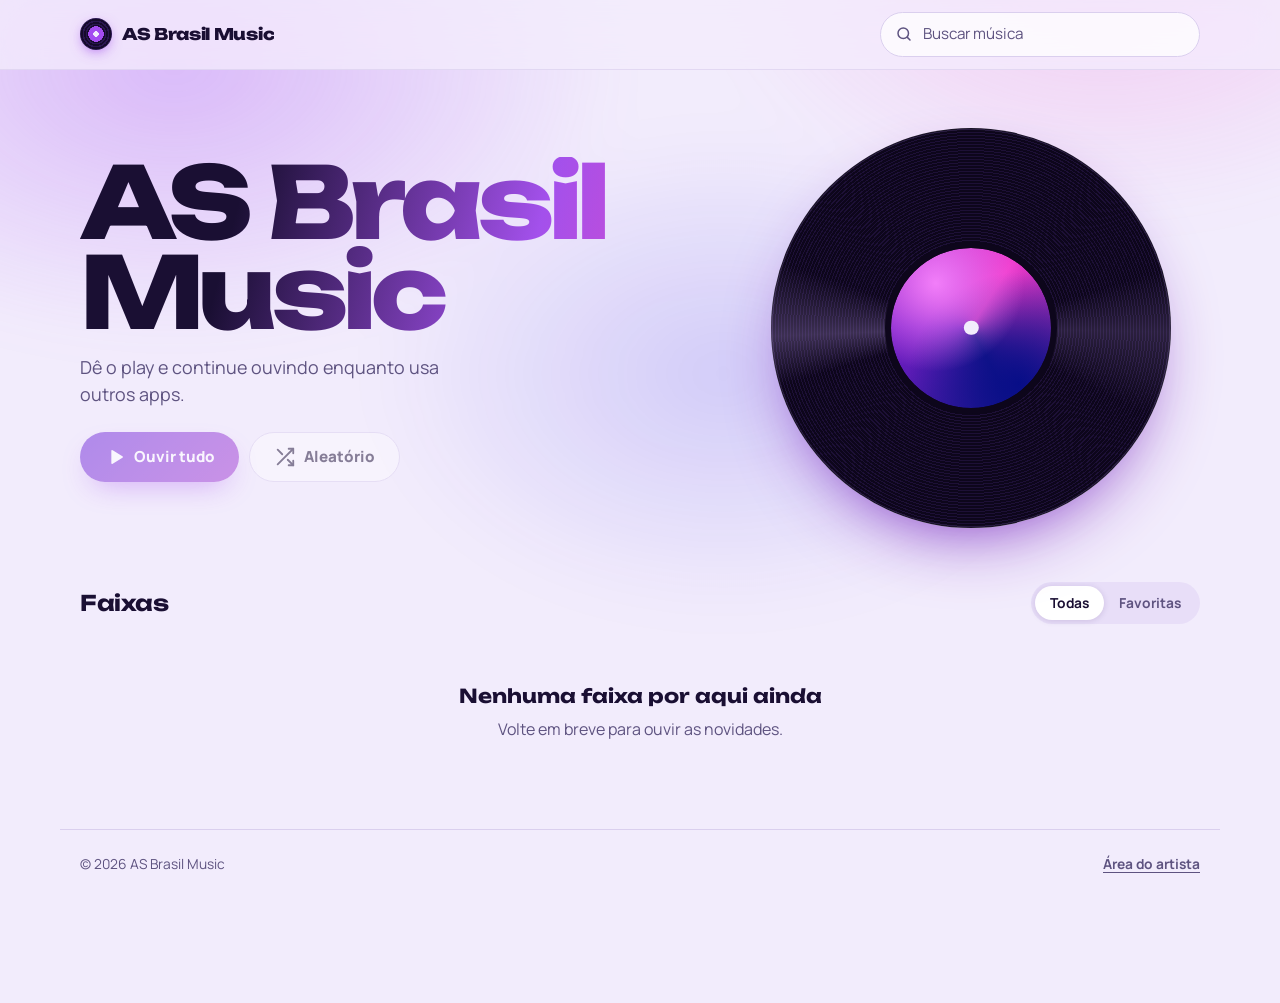
==== index.html @ 6cf64817 "AS Brasil Music: primeira versão" ====
<!doctype html>
<html lang="pt-BR">
<head>
<meta charset="utf-8">
<meta name="viewport" content="width=device-width, initial-scale=1, viewport-fit=cover">
<title>AS Brasil Music</title>
<meta name="description" content="Ouça as músicas da AS Brasil Music no celular ou no computador, mesmo com a tela bloqueada.">
<meta name="theme-color" content="#140A28">
<meta property="og:title" content="AS Brasil Music">
<meta property="og:description" content="Dê o play e continue ouvindo enquanto usa outros apps.">
<meta property="og:image" content="assets/icon-512.png">
<meta name="apple-mobile-web-app-capable" content="yes">
<meta name="mobile-web-app-capable" content="yes">
<meta name="apple-mobile-web-app-status-bar-style" content="black-translucent">
<meta name="apple-mobile-web-app-title" content="AS Brasil Music">
<link rel="manifest" href="manifest.webmanifest">
<link rel="icon" href="assets/icon.svg" type="image/svg+xml">
<link rel="apple-touch-icon" href="assets/apple-touch-icon.png">
<link rel="preconnect" href="https://fonts.googleapis.com">
<link rel="preconnect" href="https://fonts.gstatic.com" crossorigin>
<link rel="stylesheet" href="https://fonts.googleapis.com/css2?family=Manrope:wght@400;500;600;700;800&family=Unbounded:wght@500;700;800&display=swap">
<link rel="stylesheet" href="assets/style.css?v=1">
<script src="assets/app.js?v=1" defer></script>
</head>
<body>
<div class="aura" aria-hidden="true"></div>
<div id="root"><noscript>Ative o JavaScript para ouvir as músicas.</noscript></div>
</body>
</html>
---- assets/style.css ----
/* AS Brasil Music — identidade visual roxa */
@property --h { syntax: '<number>'; inherits: true; initial-value: 272; }

:root{
  --bg:#F2ECFC; --surface:#FFFFFF; --surface-2:#E8DEF8; --glass:rgba(255,255,255,.72);
  --ink:#1A0F33; --muted:#5E5380; --line:#DACFEE;
  --accent:#6D28D9; --accent-ink:#FFFFFF; --accent-soft:#E6DAFC; --glow:#A855F7; --pink:#E049C6;
  --danger:#B42358; --aura-a:.30; --aura-b:.22;
  --shadow:0 24px 60px -30px rgba(76,29,149,.55);
  --display:"Unbounded","Arial Black",system-ui,sans-serif;
  --body:"Manrope",system-ui,-apple-system,"Segoe UI",Roboto,sans-serif;
  --mini-h:80px;
  color-scheme:light;
  box-sizing:border-box;
  padding-top:env(safe-area-inset-top,0px);
  padding-bottom:env(safe-area-inset-bottom,0px);
}
@media (prefers-color-scheme:dark){
  :root:not([data-theme="light"]){
    --bg:#0F071F; --surface:#1A1031; --surface-2:#251842; --glass:rgba(26,16,49,.72);
    --ink:#F5F0FF; --muted:#AEA2CF; --line:#2F2252;
    --accent:#A57BFF; --accent-ink:#12081F; --accent-soft:#2A1B4F; --glow:#C084FC; --pink:#F472D0;
    --danger:#FF7AA8; --aura-a:.42; --aura-b:.30;
    --shadow:0 24px 60px -24px rgba(0,0,0,.8);
    color-scheme:dark;
  }
}
:root[data-theme="dark"]{
  --bg:#0F071F; --surface:#1A1031; --surface-2:#251842; --glass:rgba(26,16,49,.72);
  --ink:#F5F0FF; --muted:#AEA2CF; --line:#2F2252;
  --accent:#A57BFF; --accent-ink:#12081F; --accent-soft:#2A1B4F; --glow:#C084FC; --pink:#F472D0;
  --danger:#FF7AA8; --aura-a:.42; --aura-b:.30;
  --shadow:0 24px 60px -24px rgba(0,0,0,.8);
  color-scheme:dark;
}
*,*::before,*::after{box-sizing:inherit}
html{scroll-padding-top:calc(env(safe-area-inset-top,0px) + 72px);height:100%;-webkit-text-size-adjust:100%}
body{--h:272;transition:--h 1.4s ease;margin:0;min-height:100%;background:var(--bg);color:var(--ink);font-family:var(--body);font-size:16px;line-height:1.5;-webkit-font-smoothing:antialiased;padding-bottom:calc(var(--mini-h) + 24px)}
body::before{content:"";position:fixed;inset:0 0 auto;height:env(safe-area-inset-top,0px);z-index:30;background:var(--bg)}
button,input{font:inherit;color:inherit}
button{cursor:pointer;background:none;border:0;padding:0}
button:disabled{cursor:not-allowed;opacity:.5}
:focus-visible{outline:3px solid var(--glow);outline-offset:2px;border-radius:10px}
.sr{position:absolute;width:1px;height:1px;overflow:hidden;clip:rect(0 0 0 0);white-space:nowrap}
svg.i{width:22px;height:22px;flex:none;fill:none;stroke:currentColor;stroke-width:2;stroke-linecap:round;stroke-linejoin:round}
svg.i.f{fill:currentColor;stroke:none}

/* Aura: cor ambiente que acompanha a faixa tocando */
.aura{position:fixed;left:-15vw;right:-15vw;top:-25vh;height:95vh;z-index:-1;pointer-events:none;
  background:
    radial-gradient(38% 46% at 22% 34%,hsl(var(--h) 88% 60% / var(--aura-a)),transparent 70%),
    radial-gradient(34% 42% at 78% 22%,hsl(calc(var(--h) + 42) 90% 64% / var(--aura-b)),transparent 70%),
    radial-gradient(30% 40% at 55% 70%,hsl(calc(var(--h) - 30) 80% 50% / calc(var(--aura-b) * .7)),transparent 70%);
  filter:blur(28px)}

/* Topo */
.top{position:sticky;top:env(safe-area-inset-top,0px);z-index:20;background:color-mix(in srgb,var(--bg) 78%,transparent);backdrop-filter:blur(18px) saturate(1.4);-webkit-backdrop-filter:blur(18px) saturate(1.4);border-bottom:1px solid color-mix(in srgb,var(--line) 70%,transparent)}
.top-in{max-width:1160px;margin:0 auto;padding:12px 20px;display:flex;align-items:center;gap:14px}
.brand{display:flex;align-items:center;gap:10px;min-width:0;text-decoration:none;color:inherit}
.brand b{font-family:var(--display);font-weight:800;font-size:1rem;letter-spacing:-.02em;white-space:nowrap;overflow:hidden;text-overflow:ellipsis}
.mark{width:32px;height:32px;border-radius:50%;flex:none;background:
  radial-gradient(circle,var(--bg) 0 12%,transparent 13%),
  radial-gradient(circle,hsl(var(--h) 85% 62%) 0 34%,transparent 35%),
  repeating-radial-gradient(circle,#2a1650 0 1.5px,#150a2b 1.5px 3px);box-shadow:0 4px 14px -4px hsl(var(--h) 80% 50% / .7)}
.search{margin-left:auto;display:flex;align-items:center;gap:8px;background:var(--glass);border:1px solid var(--line);border-radius:999px;padding:9px 14px;width:min(320px,46vw)}
.search:focus-within{border-color:var(--accent)}
.search input{border:0;background:transparent;outline:0;width:100%;min-width:0;font-size:.95rem}
.search input::placeholder{color:var(--muted)}
.search svg{width:18px;height:18px;color:var(--muted)}
.btn{display:inline-flex;align-items:center;justify-content:center;gap:8px;border-radius:999px;padding:13px 24px;font-weight:800;font-size:.95rem;transition:transform .15s ease,box-shadow .2s ease;white-space:nowrap}
.btn:active{transform:scale(.97)}
.btn-primary{background:linear-gradient(135deg,var(--accent),color-mix(in srgb,var(--accent) 55%,var(--pink)));color:var(--accent-ink);box-shadow:0 12px 30px -12px hsl(var(--h) 85% 55% / .8)}
.btn-ghost{background:var(--glass);border:1px solid var(--line)}
.btn-sm{padding:8px 14px;font-size:.85rem}
.studio-btn{display:none}
.is-admin .studio-btn{display:inline-flex}

/* Destaque */
main{max-width:1160px;margin:0 auto;padding:0 20px}
.hero{display:grid;grid-template-columns:1fr;gap:28px;align-items:center;padding:34px 0 26px}
.hero h1{font-family:var(--display);font-weight:800;font-size:clamp(2.7rem,10vw,6.2rem);line-height:.9;letter-spacing:-.05em;margin:0 0 18px;text-wrap:balance;overflow-wrap:anywhere;
  background:linear-gradient(105deg,var(--ink) 25%,hsl(var(--h) 80% 62%) 70%,var(--pink));-webkit-background-clip:text;background-clip:text;color:transparent}
.hero .tag{font-size:1.12rem;color:var(--muted);max-width:36ch;margin:0 0 24px}
.hero .stats{color:var(--muted);font-size:.9rem;margin-top:16px}
.actions{display:flex;flex-wrap:wrap;gap:10px}
.feature{justify-self:center;display:grid;justify-items:center;gap:18px;width:min(66vw,400px)}
.disc-wrap{width:100%;aspect-ratio:1;position:relative}
.disc{position:absolute;inset:0;border-radius:50%;
  background:repeating-radial-gradient(circle,#1d1036 0 1px,#0d061b 1px 3px);
  box-shadow:0 30px 70px -30px hsl(var(--h) 80% 40% / .9),inset 0 0 0 2px rgba(255,255,255,.05);display:grid;place-items:center;overflow:hidden}
.disc::after{content:"";position:absolute;inset:0;border-radius:50%;background:conic-gradient(from 210deg,transparent 0 12%,rgba(210,180,255,.24) 16%,transparent 22% 62%,rgba(210,180,255,.15) 67%,transparent 74%);pointer-events:none}
.disc .label{width:40%;aspect-ratio:1;border-radius:50%;position:relative;z-index:1;box-shadow:0 0 0 6px #0d061b;overflow:hidden}
.disc .label .art{width:100%;height:100%;border-radius:50%}
.disc .label::after{content:"";position:absolute;left:50%;top:50%;width:9%;height:9%;transform:translate(-50%,-50%);border-radius:50%;background:var(--bg);z-index:2}
.spin{animation:spin 7s linear infinite;animation-play-state:paused}
.is-playing .spin{animation-play-state:running}
@keyframes spin{to{transform:rotate(360deg)}}
.feature-cap{display:flex;align-items:center;gap:12px;background:var(--glass);border:1px solid var(--line);border-radius:999px;padding:6px 6px 6px 18px;max-width:100%;backdrop-filter:blur(10px);-webkit-backdrop-filter:blur(10px)}
.feature-cap .txt{min-width:0;line-height:1.25}
.feature-cap small{display:block;color:var(--muted);font-size:.76rem;font-weight:600}
.feature-cap strong{display:block;white-space:nowrap;overflow:hidden;text-overflow:ellipsis}
.round{width:44px;height:44px;border-radius:50%;flex:none;display:grid;place-items:center;background:var(--accent);color:var(--accent-ink)}

/* Capa gerada */
.art{position:relative;overflow:hidden;container-type:size;background-color:hsl(var(--th,270) 60% 40%);background-image:
  radial-gradient(circle at 28% 22%,hsl(calc(var(--th,270) + 25) 95% 75% / .95),transparent 52%),
  radial-gradient(circle at 80% 85%,hsl(calc(var(--th,270) - 35) 90% 28%),transparent 60%),
  conic-gradient(from calc(var(--th,270) * 1deg),hsl(var(--th,270) 75% 45%),hsl(calc(var(--th,270) + 40) 85% 58%),hsl(calc(var(--th,270) - 30) 70% 32%),hsl(var(--th,270) 75% 45%));
  display:grid;place-items:center;color:#fff;font-family:var(--display);font-weight:800}
.art img{position:absolute;inset:0;width:100%;height:100%;object-fit:cover}
.art .ini{font-size:46cqw;line-height:1;letter-spacing:-.04em;text-shadow:0 2px 12px rgba(0,0,0,.25)}

/* Lista */
.bar{display:flex;align-items:center;justify-content:space-between;gap:12px;margin:10px 0 10px;flex-wrap:wrap}
.bar h2{font-family:var(--display);font-weight:700;font-size:1.35rem;letter-spacing:-.02em;margin:0}
.seg{display:inline-flex;background:var(--surface-2);border-radius:999px;padding:4px}
.seg button{padding:7px 15px;border-radius:999px;font-weight:700;font-size:.86rem;color:var(--muted)}
.seg button[aria-pressed="true"]{background:var(--surface);color:var(--ink);box-shadow:0 1px 6px rgba(40,10,90,.14)}
.list{list-style:none;margin:0;padding:0}
.row{display:grid;grid-template-columns:30px 54px minmax(0,1fr) auto auto;align-items:center;gap:14px;padding:9px 10px;border-radius:16px;cursor:pointer;transition:background .15s}
.row + .row{margin-top:2px}
.row:hover{background:var(--glass)}
.row .n{color:var(--muted);font-variant-numeric:tabular-nums;font-size:.9rem;display:grid;place-items:center;height:30px}
.row .n .pi{display:none;color:var(--ink)}
.row:hover .n .num,.row:focus-visible .n .num{display:none}
.row:hover .n .pi,.row:focus-visible .n .pi{display:block}
.row.current .n .pi{display:none}
.row .art{width:54px;height:54px;border-radius:12px}
.row .meta{min-width:0}
.row .t{display:block;font-weight:700;white-space:nowrap;overflow:hidden;text-overflow:ellipsis}
.row .a{display:block;color:var(--muted);font-size:.87rem;white-space:nowrap;overflow:hidden;text-overflow:ellipsis}
.row .d{color:var(--muted);font-size:.87rem;font-variant-numeric:tabular-nums}
.row .alb{display:none;color:var(--muted);font-size:.86rem;overflow:hidden;text-overflow:ellipsis;white-space:nowrap}
.row.current{background:color-mix(in srgb,hsl(var(--h) 80% 60%) 14%,transparent)}
.row.current .t{color:var(--accent)}
.row.highlight{outline:2px solid var(--accent);outline-offset:-2px}
.icon-btn{width:40px;height:40px;border-radius:50%;display:grid;place-items:center;color:var(--muted);transition:color .15s,background .15s}
.icon-btn:hover{color:var(--ink);background:var(--surface-2)}
.icon-btn.on{color:var(--pink)}
.eq{display:inline-flex;gap:2px;align-items:flex-end;height:14px}
.eq i{width:3px;background:var(--accent);border-radius:2px;height:40%;animation:eq 1s ease-in-out infinite}
.eq i:nth-child(2){animation-delay:-.3s}.eq i:nth-child(3){animation-delay:-.6s}
.is-paused .eq i{animation-play-state:paused}
@keyframes eq{0%,100%{height:30%}50%{height:100%}}
.empty{padding:48px 20px;text-align:center;color:var(--muted);list-style:none}
.empty strong{display:block;color:var(--ink);font-family:var(--display);font-size:1.2rem;margin-bottom:6px}
.empty .btn{margin-top:18px}
.skel{height:72px;border-radius:16px;background:linear-gradient(90deg,var(--surface-2),var(--surface),var(--surface-2));background-size:200% 100%;animation:sk 1.4s linear infinite;margin-bottom:6px;list-style:none}
@keyframes sk{to{background-position:-200% 0}}

/* Rodapé */
.foot{max-width:1160px;margin:40px auto 0;padding:24px 20px;border-top:1px solid var(--line);display:flex;flex-wrap:wrap;gap:12px 20px;align-items:center;justify-content:space-between;color:var(--muted);font-size:.86rem}
.foot .links{display:flex;gap:16px;flex-wrap:wrap}
.foot button{color:var(--muted);font-weight:700;text-decoration:underline;text-underline-offset:3px}
.foot button:hover{color:var(--ink)}
.ios-tip{flex-basis:100%;margin:0}

/* Mini player */
.mini{position:fixed;left:0;right:0;bottom:0;z-index:25;padding:0 12px calc(10px + env(safe-area-inset-bottom,0px));pointer-events:none}
.mini.hidden{display:none}
.mini-in{pointer-events:auto;max-width:1160px;margin:0 auto;border-radius:22px;box-shadow:var(--shadow);display:flex;align-items:center;gap:10px;padding:9px 10px;position:relative;overflow:hidden;min-height:66px;color:#fff;
  background:linear-gradient(120deg,hsl(var(--h) 55% 18% / .94),hsl(calc(var(--h) + 30) 50% 14% / .94));backdrop-filter:blur(18px);-webkit-backdrop-filter:blur(18px);border:1px solid rgba(255,255,255,.08)}
.mini .prog{position:absolute;left:0;bottom:0;height:3px;background:linear-gradient(90deg,var(--glow),var(--pink));width:0}
.mini-open{display:flex;align-items:center;gap:12px;flex:1;min-width:0;text-align:left}
.mini .art{width:48px;height:48px;border-radius:12px;flex:none}
.mini .info{min-width:0}
.mini .t{display:block;font-weight:800;white-space:nowrap;overflow:hidden;text-overflow:ellipsis}
.mini .a{display:block;font-size:.84rem;opacity:.72;white-space:nowrap;overflow:hidden;text-overflow:ellipsis}
.mini .ctl{display:flex;align-items:center;gap:2px}
.mini .icon-btn{color:#fff;opacity:.85}
.mini .icon-btn:hover{background:rgba(255,255,255,.12);opacity:1}
.mini .play{width:48px;height:48px;background:#fff;color:#1a0f33;opacity:1}
.mini .play:hover{background:#fff}
.spinner{width:20px;height:20px;border-radius:50%;border:2.5px solid currentColor;border-right-color:transparent;animation:spin .8s linear infinite}

/* Player em tela cheia */
.sheet{position:fixed;inset:0;z-index:40;background:var(--bg);display:none;flex-direction:column;overflow-y:auto;padding:calc(env(safe-area-inset-top,0px) + 8px) 20px calc(env(safe-area-inset-bottom,0px) + 24px)}
.sheet::before{content:"";position:fixed;inset:-10%;z-index:-1;pointer-events:none;background:radial-gradient(50% 45% at 30% 25%,hsl(var(--h) 85% 58% / var(--aura-a)),transparent 70%),radial-gradient(45% 40% at 80% 60%,hsl(calc(var(--h) + 40) 85% 60% / var(--aura-b)),transparent 70%);filter:blur(30px)}
.sheet.open{display:flex;isolation:isolate}
.sheet-head{display:flex;align-items:center;justify-content:space-between;max-width:1040px;width:100%;margin:0 auto;padding:6px 0}
.sheet-head .lbl{font-weight:700;color:var(--muted);font-size:.9rem}
.player{max-width:1040px;width:100%;margin:0 auto;display:grid;grid-template-columns:1fr;gap:26px;padding-top:8px}
.player .disc-wrap{width:min(78vw,440px);justify-self:center}
.np-t{font-family:var(--display);font-weight:800;font-size:clamp(1.5rem,5.4vw,2.4rem);letter-spacing:-.035em;line-height:1.06;margin:0 0 6px;overflow-wrap:anywhere}
.np-a{color:var(--muted);margin:0;font-weight:700}
.np-row{display:flex;justify-content:space-between;align-items:flex-start;gap:12px}
.seek{margin-top:22px}
.seek input{width:100%}
.times{display:flex;justify-content:space-between;color:var(--muted);font-size:.82rem;font-variant-numeric:tabular-nums;margin-top:2px}
input[type=range]{-webkit-appearance:none;appearance:none;height:28px;background:transparent;cursor:pointer;--p:0%}
input[type=range]::-webkit-slider-runnable-track{height:6px;border-radius:6px;background:linear-gradient(90deg,var(--accent),var(--pink) var(--p),var(--surface-2) var(--p))}
input[type=range]::-moz-range-track{height:6px;border-radius:6px;background:linear-gradient(90deg,var(--accent),var(--pink) var(--p),var(--surface-2) var(--p))}
input[type=range]::-webkit-slider-thumb{-webkit-appearance:none;width:18px;height:18px;border-radius:50%;background:var(--ink);margin-top:-6px;border:3px solid var(--bg)}
input[type=range]::-moz-range-thumb{width:14px;height:14px;border-radius:50%;background:var(--ink);border:3px solid var(--bg)}
.controls{display:flex;align-items:center;justify-content:space-between;margin:12px 0 8px;max-width:440px}
.controls .big{width:76px;height:76px;border-radius:50%;background:linear-gradient(135deg,var(--accent),color-mix(in srgb,var(--accent) 55%,var(--pink)));color:var(--accent-ink);display:grid;place-items:center;box-shadow:0 16px 36px -12px hsl(var(--h) 85% 55% / .9)}
.controls .big svg{width:30px;height:30px}
.controls .icon-btn{width:50px;height:50px;color:var(--ink)}
.controls .icon-btn.dim{color:var(--muted)}
.controls .icon-btn.on{color:var(--accent)}
.badge{position:relative}
.badge small{position:absolute;top:8px;right:8px;font-size:.6rem;font-weight:800;color:var(--accent)}
.vol{display:none;align-items:center;gap:10px;color:var(--muted);max-width:440px}
.vol input{flex:1}
.queue h3{font-family:var(--display);font-size:1rem;font-weight:700;margin:22px 0 8px}
.queue .row{grid-template-columns:46px minmax(0,1fr) auto}
.queue .row .art{width:46px;height:46px;border-radius:10px}
.note{font-size:.86rem;color:var(--muted);margin:10px 0 0}

/* Janelas: login e estúdio */
.overlay{position:fixed;inset:0;z-index:45;display:none;background:rgba(12,5,26,.55);backdrop-filter:blur(4px);-webkit-backdrop-filter:blur(4px)}
.overlay.open{display:block}
.modal{position:absolute;left:50%;top:50%;transform:translate(-50%,-50%);width:min(420px,92vw);background:var(--bg);border:1px solid var(--line);border-radius:24px;padding:24px;box-shadow:var(--shadow)}
.modal h2{font-family:var(--display);font-size:1.2rem;margin:0 0 6px}
.modal p{color:var(--muted);margin:0 0 18px;font-size:.92rem}
.modal .row-btns{display:flex;gap:10px;justify-content:flex-end;margin-top:6px}
.err{color:var(--danger);font-size:.88rem;min-height:1.3em;margin:4px 0 8px}
.panel{position:absolute;right:0;top:0;bottom:0;width:min(580px,100%);background:var(--bg);display:flex;flex-direction:column;box-shadow:var(--shadow);padding-top:env(safe-area-inset-top,0px)}
.panel-head{display:flex;align-items:center;gap:8px;padding:14px 16px 14px 20px;border-bottom:1px solid var(--line)}
.panel-head h2{font-family:var(--display);font-size:1.2rem;margin:0;flex:1}
.panel-body{flex:1;overflow-y:auto;padding:18px 20px 24px}
.panel-foot{border-top:1px solid var(--line);padding:14px 20px calc(14px + env(safe-area-inset-bottom,0px));display:flex;align-items:center;gap:12px;background:var(--surface)}
.panel-foot .msg{flex:1;font-size:.86rem;color:var(--muted)}
.field{display:block;margin-bottom:12px}
.field span{display:block;font-size:.82rem;font-weight:700;margin-bottom:5px}
.field input{width:100%;border:1px solid var(--line);background:var(--surface);border-radius:12px;padding:11px 12px;outline:0}
.field input:focus{border-color:var(--accent)}
.box{background:var(--surface);border:1px solid var(--line);border-radius:18px;padding:16px;margin-bottom:18px}
.box > h3{margin:0 0 12px;font-size:1rem}
.drop{border:2px dashed var(--line);border-radius:18px;padding:26px 16px;text-align:center;background:var(--surface);margin-bottom:14px;transition:border-color .15s,background .15s}
.drop.over{border-color:var(--accent);background:var(--accent-soft)}
.drop p{margin:6px 0 14px;color:var(--muted);font-size:.9rem}
.jobs{list-style:none;padding:0;margin:0 0 16px}
.jobs li{font-size:.86rem;padding:8px 0;border-bottom:1px solid var(--line)}
.jobs .jl{display:flex;justify-content:space-between;gap:10px;color:var(--muted)}
.jobs b{color:var(--ink);font-weight:700;overflow:hidden;text-overflow:ellipsis;white-space:nowrap}
.jobs .pb{height:4px;background:var(--surface-2);border-radius:4px;margin-top:6px;overflow:hidden}
.jobs .pb i{display:block;height:100%;background:linear-gradient(90deg,var(--accent),var(--pink));width:0;transition:width .2s}
.ed{background:var(--surface);border:1px solid var(--line);border-radius:18px;padding:12px;margin-bottom:10px;display:grid;grid-template-columns:64px minmax(0,1fr);gap:12px}
.ed .art{width:64px;height:64px;border-radius:12px}
.ed .field{margin-bottom:8px}
.ed .tools{grid-column:1 / -1;display:flex;gap:6px;flex-wrap:wrap}
.ed .tools .btn{padding:7px 12px;font-size:.8rem;font-weight:700}
.btn-danger{color:var(--danger);border:1px solid var(--line);background:var(--surface)}

/* Avisos */
.toasts{position:fixed;left:50%;transform:translateX(-50%);bottom:calc(var(--mini-h) + 28px + env(safe-area-inset-bottom,0px));z-index:60;display:grid;gap:8px;width:min(92vw,460px)}
.toast{background:var(--ink);color:var(--bg);padding:12px 16px;border-radius:14px;font-size:.9rem;box-shadow:var(--shadow);display:flex;gap:12px;align-items:center;justify-content:space-between}
.toast button{font-weight:800;color:var(--glow);flex:none}

@media (min-width:880px){
  .hero{grid-template-columns:1.25fr .9fr;padding:58px 0 44px}
  .player{grid-template-columns:1fr 1fr;align-items:start;padding-top:28px}
  .vol{display:flex}
  .row{grid-template-columns:32px 54px minmax(0,1fr) 170px auto auto}
  .row .alb{display:block}
}
@media (max-width:520px){
  .search{width:auto;flex:1}
  .brand b{display:none}
  .row{grid-template-columns:24px 48px minmax(0,1fr) auto;gap:10px;padding:8px 6px}
  .row .d{display:none}
  .row .art{width:48px;height:48px}
  .mini .hide-sm{display:none}
}
@media (prefers-reduced-motion:reduce){
  body{transition:none}
  .spin,.eq i,.skel{animation:none}
  .eq i{height:70%}
}
@media (max-width:420px){ .studio-btn span{display:none} .studio-btn{padding:8px 10px} }
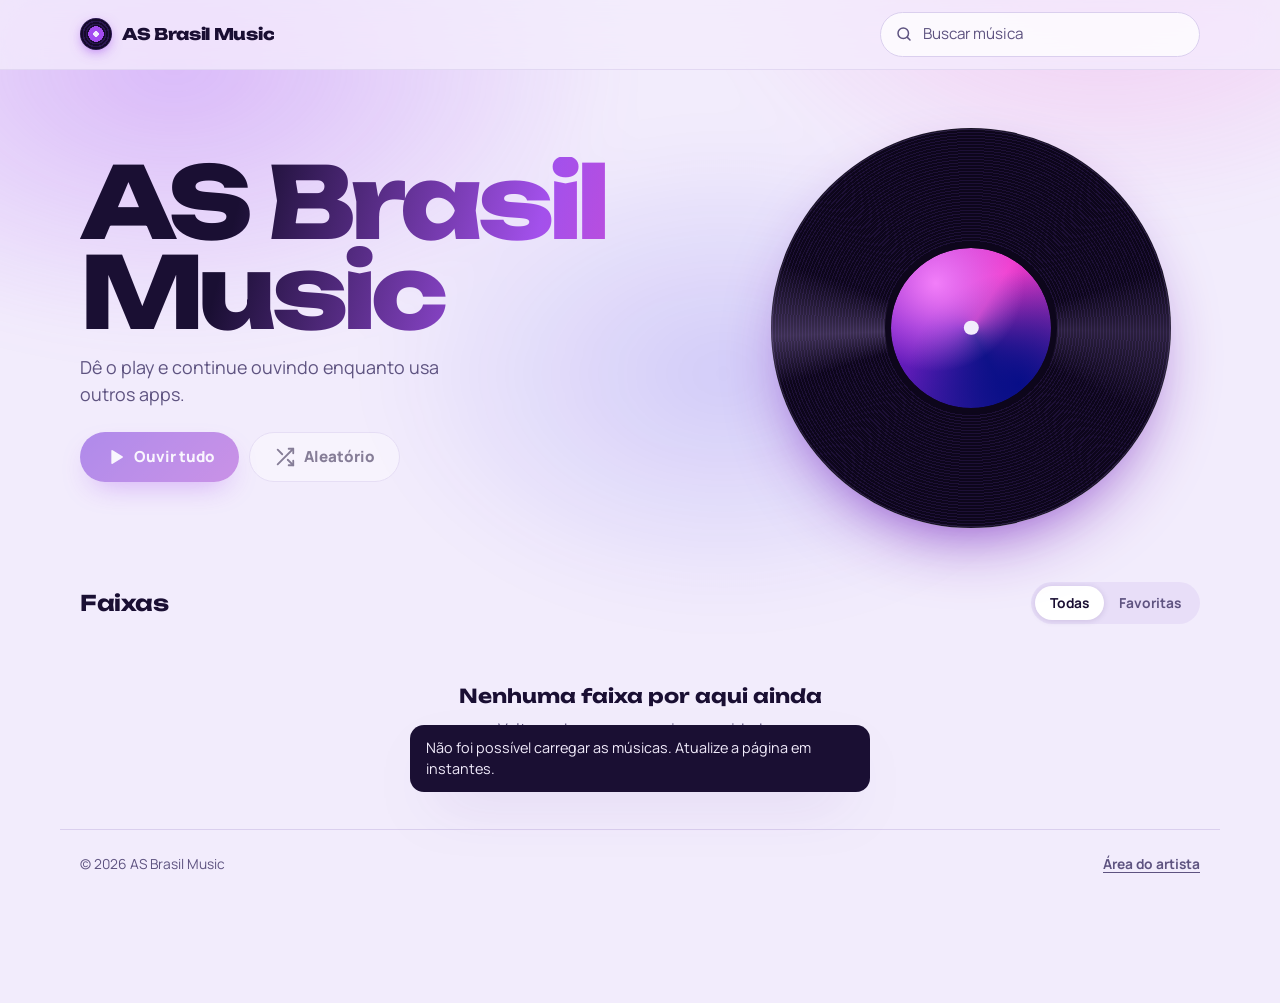
==== commit 4878ca4c: "Músicas pela pasta faixas no GitHub Pages" ====
--- a/index.html
+++ b/index.html
@@ -19,8 +19,8 @@
 <link rel="preconnect" href="https://fonts.googleapis.com">
 <link rel="preconnect" href="https://fonts.gstatic.com" crossorigin>
 <link rel="stylesheet" href="https://fonts.googleapis.com/css2?family=Manrope:wght@400;500;600;700;800&family=Unbounded:wght@500;700;800&display=swap">
-<link rel="stylesheet" href="assets/style.css?v=1">
-<script src="assets/app.js?v=1" defer></script>
+<link rel="stylesheet" href="assets/style.css?v=2">
+<script src="assets/app.js?v=2" defer></script>
 </head>
 <body>
 <div class="aura" aria-hidden="true"></div>
